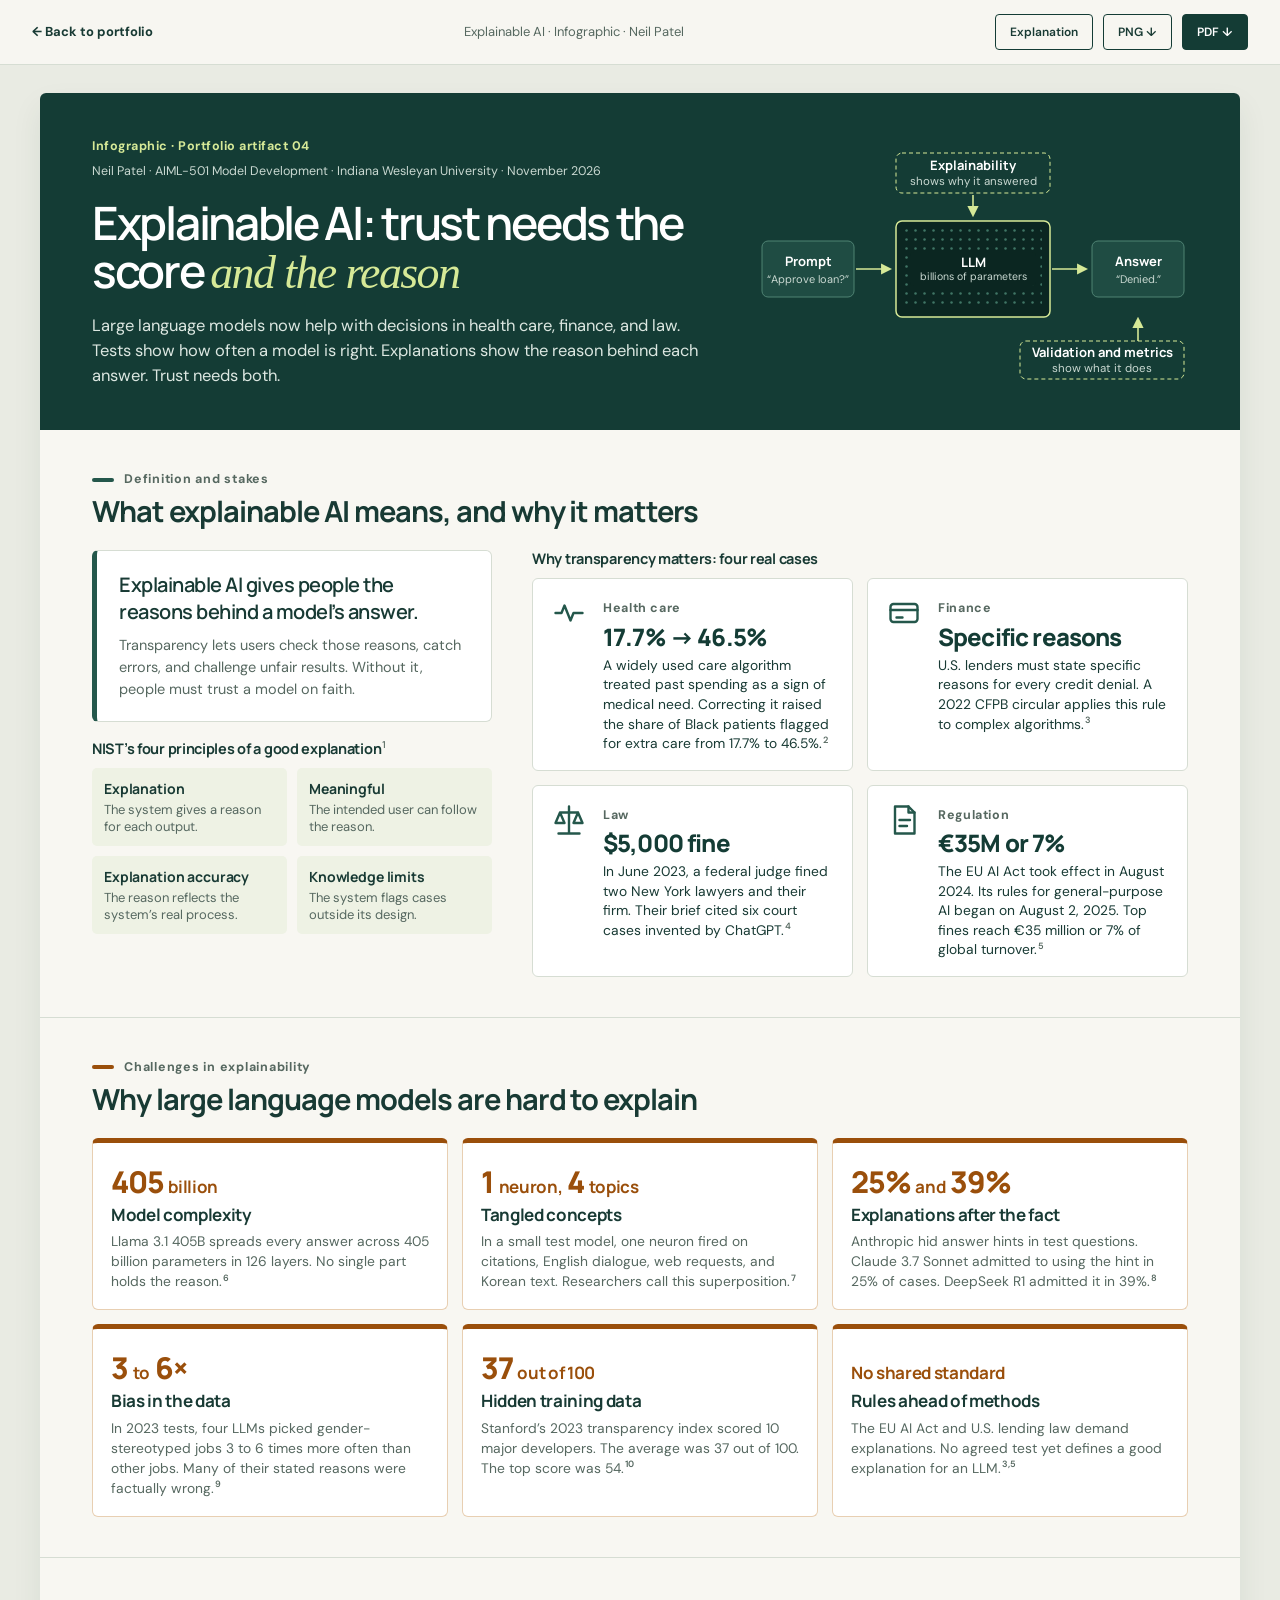
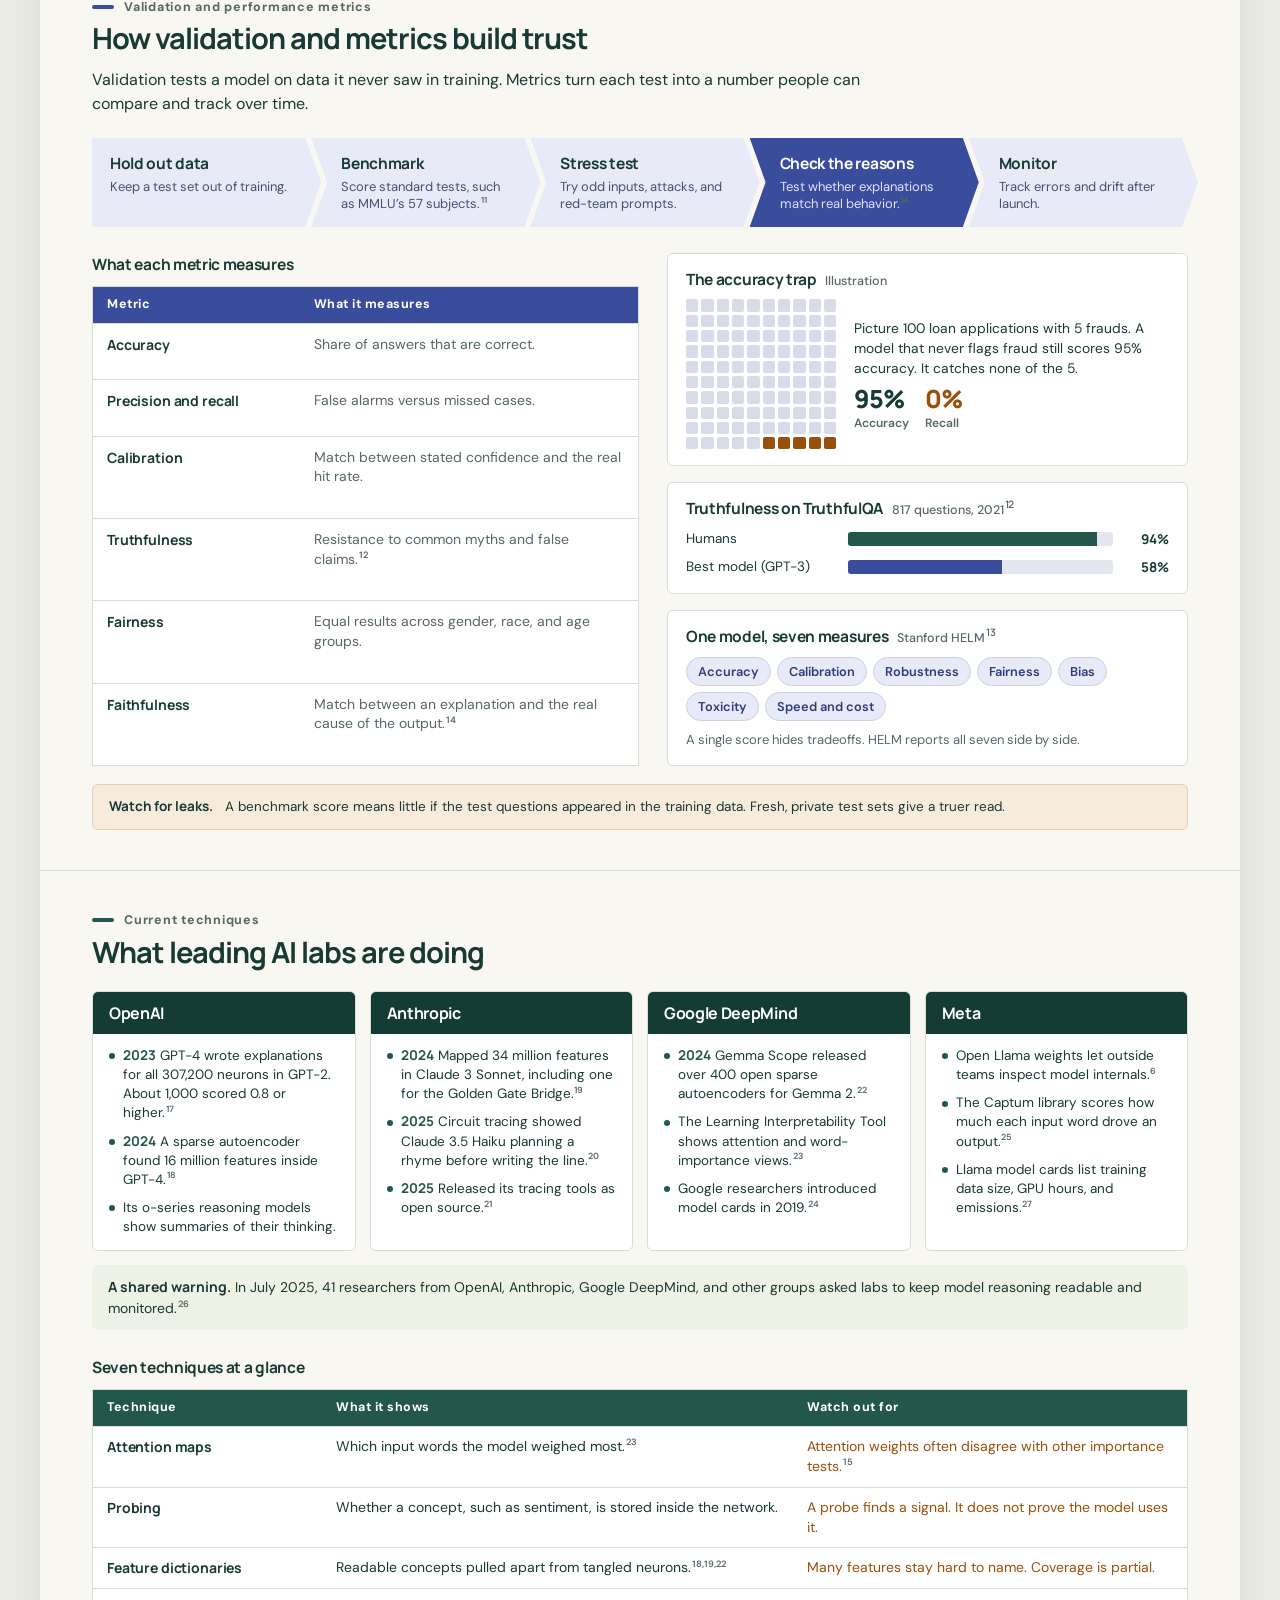
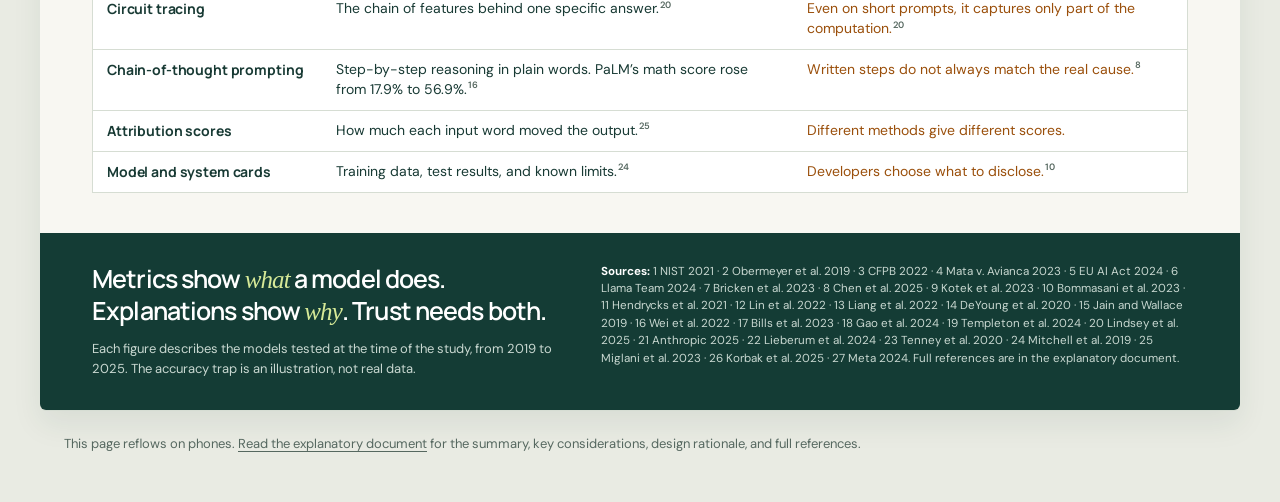
==== explainable-ai.html @ 88509f66 "Rename explainable AI artifact to avoid the xAI name Rename the Week 4 artifact files, assets folder" ====
<!doctype html>
<html lang="en">
<head>
<meta charset="utf-8">
<meta name="viewport" content="width=device-width, initial-scale=1">
<meta name="description" content="An infographic by Neil Patel on explainable AI for large language models: what it means, why it is hard, how validation and metrics build trust, and what OpenAI, Anthropic, Google DeepMind, and Meta are doing.">
<meta name="theme-color" content="#143c35">
<title>Explainable AI | Neil Patel</title>
<link rel="preconnect" href="https://fonts.googleapis.com">
<link rel="stylesheet" href="https://fonts.googleapis.com/css2?family=DM+Sans:wght@400;500;600;700&family=Manrope:wght@500;600;700;800&display=swap">
<style>
:root{--paper:#f8f7f2;--ink:#183a34;--muted:#566860;--line:#d6ddd3;--green:#143c35;--green-2:#24574b;--accent:#d6e997;--soft:#eef2e4;--white:#fff;--amber:#9a4f0b;--amber-soft:#f7ebdc;--amber-line:#e8cfb2;--blue:#3a4c9c;--blue-soft:#e8ebf7;--blue-line:#c9d0ec;--font:'DM Sans',system-ui,sans-serif;--display:'Manrope',system-ui,sans-serif}
*{box-sizing:border-box}
html{scroll-behavior:smooth}
body{margin:0;background:#e9ebe3;color:var(--ink);font-family:var(--font);line-height:1.5}
a{color:inherit;text-underline-offset:3px}
a:focus-visible,button:focus-visible{outline:3px solid #97620b;outline-offset:3px}
h1,h2,h3,h4,p,ul,ol,figure{margin:0}
.skip-link{position:absolute;left:16px;top:-100px;padding:10px 18px;background:var(--green);color:#fff;z-index:10}.skip-link:focus{top:12px}
.sr{position:absolute;width:1px;height:1px;overflow:hidden;clip:rect(0 0 0 0);white-space:nowrap}
sup{font-size:.66em;line-height:0;color:var(--muted);font-weight:600;margin-left:.1em}

/* page chrome */
.bar{position:sticky;top:0;z-index:5;display:flex;align-items:center;justify-content:space-between;gap:16px;padding:14px 32px;background:rgba(248,247,242,.95);backdrop-filter:blur(6px);border-bottom:1px solid var(--line);font-size:13px}
.bar .back{font-weight:700;text-decoration:none;white-space:nowrap}.bar .back:hover{text-decoration:underline}
.bar .bar-title{color:var(--muted);overflow:hidden;text-overflow:ellipsis;white-space:nowrap}
.bar-actions{display:flex;gap:10px;flex-shrink:0}
.btn{display:inline-flex;align-items:center;gap:8px;padding:9px 14px;border-radius:4px;border:1px solid var(--green);background:var(--green);color:#fff;font:600 12px var(--font);text-decoration:none}
.btn:hover{background:var(--green-2)}
.btn.ghost{background:transparent;color:var(--ink)}.btn.ghost:hover{background:var(--soft)}
.wrap{padding:28px 24px 24px}
.hint{max-width:1200px;margin:0 auto;padding:0 24px 48px;font-size:13px;color:var(--muted)}

/* poster */
.poster{max-width:1200px;margin:0 auto;background:var(--paper);border-radius:6px;overflow:hidden;box-shadow:0 1px 0 var(--line),0 14px 30px #183a3414}
.band{padding:40px 52px}
.band+.band{border-top:1px solid var(--line)}
.kicker{display:flex;align-items:center;gap:10px;font-size:12.5px;font-weight:700;letter-spacing:.06em;color:var(--muted);margin-bottom:6px}
.kicker i{display:inline-block;width:22px;height:4px;border-radius:2px;background:var(--c,var(--green-2))}
h2.sec{font-family:var(--display);font-size:29px;font-weight:700;letter-spacing:-.035em;line-height:1.15;margin-bottom:22px}
h3{font-family:var(--display);font-size:17px;font-weight:700;letter-spacing:-.02em;line-height:1.25}

/* header */
.head{background:var(--green);color:#fff;display:grid;grid-template-columns:1fr 430px;gap:44px;align-items:center;padding:44px 52px 42px}
.head .meta{display:flex;flex-wrap:wrap;gap:6px 18px;font-size:12.5px;color:#c9d8d1;margin-bottom:18px}
.head .meta b{color:var(--accent);font-weight:700;letter-spacing:.04em}
.head h1{font-family:var(--display);font-weight:600;font-size:46px;line-height:1.06;letter-spacing:-.05em}
.head h1 em{font-family:Georgia,serif;font-weight:400;letter-spacing:-.035em;color:var(--accent)}
.head .sub{margin-top:16px;font-size:16.5px;line-height:1.5;color:#dce7e1;max-width:620px}
.head svg{display:block;width:100%;height:auto}

/* definition band */
.def-grid{display:grid;grid-template-columns:400px 1fr;gap:40px}
.def{background:var(--white);border:1px solid var(--line);border-left:5px solid var(--green-2);border-radius:6px;padding:20px 22px}
.def p.big{font-family:var(--display);font-size:20px;line-height:1.35;letter-spacing:-.025em;font-weight:600}
.def p.small{font-size:14.5px;color:var(--muted);margin-top:10px}
.principles{margin-top:18px}
.principles h3{font-size:14.5px;margin-bottom:10px}
.pgrid{display:grid;grid-template-columns:1fr 1fr;gap:10px}
.pgrid div{background:var(--soft);border-radius:5px;padding:10px 12px}
.pgrid b{display:block;font-family:var(--display);font-size:14px;letter-spacing:-.01em}
.pgrid span{display:block;font-size:13px;color:var(--muted);line-height:1.35;margin-top:2px}
.stakes h3.lbl{font-size:14.5px;margin-bottom:10px}
.sgrid{display:grid;grid-template-columns:1fr 1fr;gap:14px}
.stake{display:grid;grid-template-columns:40px 1fr;gap:12px;background:var(--white);border:1px solid var(--line);border-radius:6px;padding:16px 18px}
.stake svg{width:36px;height:36px}
.stake .area{font-size:12.5px;font-weight:700;letter-spacing:.05em;color:var(--muted)}
.stake .num{font-family:var(--display);font-size:24px;font-weight:800;letter-spacing:-.035em;line-height:1.15;color:var(--green)}
.stake p{font-size:13.8px;line-height:1.42;color:var(--ink);margin-top:5px}

/* challenges */
.challenges{--c:var(--amber)}
.cgrid{display:grid;grid-template-columns:repeat(3,1fr);gap:14px}
.ch{background:var(--white);border:1px solid var(--amber-line);border-top:5px solid var(--amber);border-radius:6px;padding:16px 18px 18px}
.ch .stat{font-family:var(--display);font-size:30px;font-weight:800;letter-spacing:-.04em;line-height:1.1;color:var(--amber)}
.ch .stat small{font-size:17px;font-weight:700;letter-spacing:-.02em}
.ch h3{margin-top:6px}
.ch p{font-size:13.8px;line-height:1.45;color:var(--muted);margin-top:6px}

/* validation */
.validation{--c:var(--blue)}
.intro{font-size:16px;max-width:820px;margin:-10px 0 22px;color:var(--ink)}
.flow{display:grid;grid-template-columns:repeat(5,1fr);gap:0;margin-bottom:26px;list-style:none;padding:0}
.flow li{position:relative;background:var(--blue-soft);padding:14px 26px 14px 30px;clip-path:polygon(0 0,calc(100% - 16px) 0,100% 50%,calc(100% - 16px) 100%,0 100%,16px 50%);margin-right:-10px}
.flow li:first-child{clip-path:polygon(0 0,calc(100% - 16px) 0,100% 50%,calc(100% - 16px) 100%,0 100%);padding-left:18px}
.flow li:nth-child(4){background:var(--blue);color:#fff}
.flow li:nth-child(4) span{color:#dfe4fb}
.flow b{display:block;font-family:var(--display);font-size:15.5px;letter-spacing:-.02em}
.flow span{display:block;font-size:13px;line-height:1.35;color:#46506f;margin-top:3px}
.vgrid{display:grid;grid-template-columns:1.05fr 1fr;gap:28px}
.metrics{width:100%;border-collapse:collapse;background:var(--white);border:1px solid var(--line);font-size:14px}
.metrics caption{text-align:left;font-family:var(--display);font-weight:700;font-size:15.5px;letter-spacing:-.02em;padding-bottom:10px}
.metrics th,.metrics td{text-align:left;padding:11px 14px;border-top:1px solid var(--line);vertical-align:top;line-height:1.4}
.metrics thead th{background:var(--blue);color:#fff;font-size:12.5px;letter-spacing:.04em;border-top:0;padding:9px 14px}
.metrics tbody th{font-family:var(--display);font-weight:700;width:38%;letter-spacing:-.01em}
.metrics td{color:var(--muted)}
.vside{display:flex;flex-direction:column;gap:16px}
.card{background:var(--white);border:1px solid var(--line);border-radius:6px;padding:16px 18px}
.card h3{font-size:15.5px;margin-bottom:10px}
.card h3 span{font:500 12.5px var(--font);color:var(--muted);letter-spacing:0;margin-left:6px}
.trap{display:grid;grid-template-columns:150px 1fr;gap:18px;align-items:center}
.waffle{display:grid;grid-template-columns:repeat(10,1fr);gap:3px;width:150px}
.waffle i{display:block;aspect-ratio:1;background:#d8dce9;border-radius:2px}
.waffle i.f{background:var(--amber)}
.trap p{font-size:13.8px;line-height:1.45;color:var(--ink)}
.trap .big{display:flex;gap:16px;margin-top:8px}
.trap .big div{font-family:var(--display);font-weight:800;font-size:25px;letter-spacing:-.04em;line-height:1}
.trap .big span{display:block;font:600 12px var(--font);letter-spacing:0;color:var(--muted);margin-top:4px}
.bars{display:grid;grid-template-columns:150px 1fr 44px;gap:8px 12px;align-items:center;font-size:13.5px}
.bars .tr{height:14px;background:#e4e7ef;border-radius:3px;overflow:hidden}
.bars .tr i{display:block;height:100%;background:var(--blue)}
.bars .tr i.h{background:var(--green-2)}
.bars b{font-family:var(--display);text-align:right}
.chips{display:flex;flex-wrap:wrap;gap:6px}
.chips span{background:var(--blue-soft);border:1px solid var(--blue-line);border-radius:20px;padding:4px 11px;font-size:12.8px;font-weight:600;color:#2e3c7c}
.card p.note{font-size:13px;color:var(--muted);margin-top:10px;line-height:1.4}
.leak{display:flex;gap:12px;align-items:flex-start;background:var(--amber-soft);border:1px solid var(--amber-line);border-radius:6px;padding:12px 16px;font-size:13.5px;line-height:1.45}
.leak b{font-family:var(--display);white-space:nowrap}

/* labs */
.labs-band{--c:var(--green-2)}
.lgrid{display:grid;grid-template-columns:repeat(4,1fr);gap:14px}
.lab{background:var(--white);border:1px solid var(--line);border-radius:6px;overflow:hidden;display:flex;flex-direction:column}
.lab h3{background:var(--green);color:#fff;padding:11px 16px;font-size:16px}
.lab ul{list-style:none;padding:12px 16px 14px;display:flex;flex-direction:column;gap:9px}
.lab li{font-size:13.5px;line-height:1.42;padding-left:14px;position:relative}
.lab li::before{content:"";position:absolute;left:0;top:.55em;width:6px;height:6px;border-radius:50%;background:var(--green-2)}
.lab li b{font-family:var(--display);color:var(--green-2)}
.joint{margin:14px 0 26px;background:var(--soft);border-radius:6px;padding:12px 16px;font-size:14px;line-height:1.45}
.joint b{font-family:var(--display)}
.tech{width:100%;border-collapse:collapse;background:var(--white);border:1px solid var(--line);font-size:14px}
.tech caption{text-align:left;font-family:var(--display);font-weight:700;font-size:15.5px;letter-spacing:-.02em;padding-bottom:10px}
.tech th,.tech td{text-align:left;padding:10px 14px;border-top:1px solid var(--line);vertical-align:top;line-height:1.42}
.tech thead th{background:var(--green-2);color:#fff;font-size:12.5px;letter-spacing:.04em;border-top:0;padding:9px 14px}
.tech tbody th{font-family:var(--display);font-weight:700;width:21%;letter-spacing:-.01em}
.tech td:last-child{color:var(--amber)}
.tech col.c2{width:43%}

/* footer */
.foot{background:var(--green);color:#dce7e1;padding:30px 52px 32px;display:grid;grid-template-columns:1fr 1.25fr;gap:40px}
.foot .tag{font-family:var(--display);font-size:25px;line-height:1.25;letter-spacing:-.035em;color:#fff;font-weight:600}
.foot .tag em{font-family:Georgia,serif;font-weight:400;color:var(--accent)}
.foot .snap{font-size:13px;margin-top:12px;color:#c9d8d1}
.foot .src{font-size:11.6px;line-height:1.5;color:#c9d8d1}
.foot .src b{color:#fff}
.foot sup{color:inherit}

body.capture{background:var(--paper)}
body.capture .bar,body.capture .hint,body.capture .skip-link{display:none}
body.capture .wrap{padding:0}
body.capture .poster{border-radius:0;box-shadow:none}

@media screen and (max-width:1000px){
  .head{grid-template-columns:1fr}
  .head svg{max-width:460px}
  .def-grid,.vgrid{grid-template-columns:minmax(0,1fr)}
  .cgrid{grid-template-columns:1fr 1fr}
  .lgrid{grid-template-columns:1fr 1fr}
  .flow{grid-template-columns:1fr;gap:8px}
  .flow li,.flow li:first-child{clip-path:none;margin-right:0;border-radius:5px;padding:12px 16px}
  .foot{grid-template-columns:1fr}
}
@media screen and (max-width:640px){
  .bar{padding:12px 16px}.bar .bar-title{display:none}
  .wrap{padding:16px 12px 24px}.hint{padding:0 16px 32px}
  .band,.head,.foot{padding-left:18px;padding-right:18px}
  .head h1{font-size:33px}
  h2.sec{font-size:24px}
  .sgrid,.cgrid,.lgrid,.pgrid{grid-template-columns:minmax(0,1fr)}
  .trap{grid-template-columns:minmax(0,1fr)}
  .bars{grid-template-columns:110px 1fr 40px}
  .scroll{overflow-x:auto;-webkit-overflow-scrolling:touch}
  .tech{min-width:640px}
}
@page{size:1200px 3520px;margin:0}
@media print{
  body{background:#fff}
  .bar,.hint,.skip-link{display:none!important}
  .wrap{padding:0}
  .poster{width:1200px;max-width:none;border-radius:0;box-shadow:none}
  *{-webkit-print-color-adjust:exact;print-color-adjust:exact}
}
@media (prefers-reduced-motion:reduce){html{scroll-behavior:auto}}
</style>
</head>
<body>
<a class="skip-link" href="#poster">Skip to the infographic</a>
<header class="bar">
  <a class="back" href="index.html#explainable-ai-artifact">← Back to portfolio</a>
  <span class="bar-title">Explainable AI · Infographic · Neil Patel</span>
  <div class="bar-actions">
    <a class="btn ghost" href="explainable-ai-explanation.html">Explanation</a>
    <a class="btn ghost" href="Explainable-AI.png" download>PNG ↓</a>
    <a class="btn" href="Explainable-AI.pdf" download>PDF ↓</a>
  </div>
</header>

<main class="wrap">
<article class="poster" id="poster" aria-labelledby="poster-title">

  <header class="head">
    <div>
      <p class="meta"><b>Infographic · Portfolio artifact 04</b><span>Neil Patel · AIML-501 Model Development · Indiana Wesleyan University · November 2026</span></p>
      <h1 id="poster-title">Explainable AI: trust needs the score <em>and the reason</em></h1>
      <p class="sub">Large language models now help with decisions in health care, finance, and law. Tests show how often a model is right. Explanations show the reason behind each answer. Trust needs both.</p>
    </div>
    <svg viewBox="0 0 430 236" role="img" aria-labelledby="hero-svg-t">
      <title id="hero-svg-t">Diagram: a prompt enters a large language model drawn as a dark box of billions of parameters, and an answer comes out. Explainability looks inside the box to show why. Validation and metrics check the answer to show what the model does and how often it is right.</title>
      <defs>
        <marker id="ah" viewBox="0 0 10 10" refX="8" refY="5" markerWidth="7" markerHeight="7" orient="auto-start-reverse"><path d="M0 0 10 5 0 10z" fill="#d6e997"/></marker>
        <pattern id="dots" width="9" height="9" patternUnits="userSpaceOnUse"><circle cx="4.5" cy="4.5" r="1.25" fill="#3f7565"/></pattern>
      </defs>
      <!-- why bracket -->
      <rect x="138" y="8" width="154" height="40" rx="6" fill="none" stroke="#d6e997" stroke-dasharray="4 3"/>
      <text x="215" y="25" text-anchor="middle" fill="#fff" font-family="Manrope,sans-serif" font-weight="700" font-size="13">Explainability</text>
      <text x="215" y="40" text-anchor="middle" fill="#c9d8d1" font-family="DM Sans,sans-serif" font-size="11.5">shows why it answered</text>
      <path d="M215 50v20" stroke="#d6e997" stroke-width="1.6" marker-end="url(#ah)"/>
      <!-- prompt -->
      <rect x="4" y="96" width="92" height="56" rx="6" fill="#1f4c43" stroke="#4f8373"/>
      <text x="50" y="121" text-anchor="middle" fill="#fff" font-family="Manrope,sans-serif" font-weight="700" font-size="13">Prompt</text>
      <text x="50" y="138" text-anchor="middle" fill="#c9d8d1" font-family="DM Sans,sans-serif" font-size="11">“Approve loan?”</text>
      <path d="M98 124h34" stroke="#d6e997" stroke-width="1.6" marker-end="url(#ah)"/>
      <!-- box -->
      <rect x="138" y="76" width="154" height="96" rx="6" fill="#0b2621" stroke="#d6e997" stroke-width="1.5"/>
      <rect x="146" y="84" width="138" height="80" rx="3" fill="url(#dots)"/>
      <rect x="152" y="107" width="126" height="34" rx="4" fill="#0b2621"/>
      <text x="215" y="122" text-anchor="middle" fill="#fff" font-family="Manrope,sans-serif" font-weight="700" font-size="13">LLM</text>
      <text x="215" y="135" text-anchor="middle" fill="#c9d8d1" font-family="DM Sans,sans-serif" font-size="10.5">billions of parameters</text>
      <path d="M294 124h34" stroke="#d6e997" stroke-width="1.6" marker-end="url(#ah)"/>
      <!-- answer -->
      <rect x="334" y="96" width="92" height="56" rx="6" fill="#1f4c43" stroke="#4f8373"/>
      <text x="380" y="121" text-anchor="middle" fill="#fff" font-family="Manrope,sans-serif" font-weight="700" font-size="13">Answer</text>
      <text x="380" y="138" text-anchor="middle" fill="#c9d8d1" font-family="DM Sans,sans-serif" font-size="11">“Denied.”</text>
      <!-- what bracket -->
      <path d="M380 196v-22" stroke="#d6e997" stroke-width="1.6" marker-end="url(#ah)"/>
      <rect x="262" y="196" width="164" height="38" rx="6" fill="none" stroke="#d6e997" stroke-dasharray="4 3"/>
      <text x="344" y="212" text-anchor="middle" fill="#fff" font-family="Manrope,sans-serif" font-weight="700" font-size="13">Validation and metrics</text>
      <text x="344" y="227" text-anchor="middle" fill="#c9d8d1" font-family="DM Sans,sans-serif" font-size="11.5">show what it does</text>
    </svg>
  </header>

  <section class="band" aria-labelledby="sec-def">
    <p class="kicker"><i aria-hidden="true"></i>Definition and stakes</p>
    <h2 class="sec" id="sec-def">What explainable AI means, and why it matters</h2>
    <div class="def-grid">
      <div>
        <div class="def">
          <p class="big">Explainable AI gives people the reasons behind a model’s answer.</p>
          <p class="small">Transparency lets users check those reasons, catch errors, and challenge unfair results. Without it, people must trust a model on faith.</p>
        </div>
        <div class="principles">
          <h3>NIST’s four principles of a good explanation<sup>1</sup></h3>
          <div class="pgrid">
            <div><b>Explanation</b><span>The system gives a reason for each output.</span></div>
            <div><b>Meaningful</b><span>The intended user can follow the reason.</span></div>
            <div><b>Explanation accuracy</b><span>The reason reflects the system’s real process.</span></div>
            <div><b>Knowledge limits</b><span>The system flags cases outside its design.</span></div>
          </div>
        </div>
      </div>
      <div class="stakes">
        <h3 class="lbl">Why transparency matters: four real cases</h3>
        <div class="sgrid">
          <div class="stake">
            <svg viewBox="0 0 24 24" fill="none" stroke="#24574b" stroke-width="1.6" stroke-linecap="round" stroke-linejoin="round" aria-hidden="true"><path d="M3 12h4l2-5 4 10 2-5h6"/></svg>
            <div><p class="area">Health care</p><p class="num">17.7% → 46.5%</p><p>A widely used care algorithm treated past spending as a sign of medical need. Correcting it raised the share of Black patients flagged for extra care from 17.7% to 46.5%.<sup>2</sup></p></div>
          </div>
          <div class="stake">
            <svg viewBox="0 0 24 24" fill="none" stroke="#24574b" stroke-width="1.6" stroke-linecap="round" stroke-linejoin="round" aria-hidden="true"><rect x="3" y="6" width="18" height="12" rx="2"/><path d="M3 10h18M7 15h4"/></svg>
            <div><p class="area">Finance</p><p class="num">Specific reasons</p><p>U.S. lenders must state specific reasons for every credit denial. A 2022 CFPB circular applies this rule to complex algorithms.<sup>3</sup></p></div>
          </div>
          <div class="stake">
            <svg viewBox="0 0 24 24" fill="none" stroke="#24574b" stroke-width="1.6" stroke-linecap="round" stroke-linejoin="round" aria-hidden="true"><path d="M12 3v18M5 21h14M6 7h12M6 7l-3 7h6zM18 7l-3 7h6z"/></svg>
            <div><p class="area">Law</p><p class="num">$5,000 fine</p><p>In June 2023, a federal judge fined two New York lawyers and their firm. Their brief cited six court cases invented by ChatGPT.<sup>4</sup></p></div>
          </div>
          <div class="stake">
            <svg viewBox="0 0 24 24" fill="none" stroke="#24574b" stroke-width="1.6" stroke-linecap="round" stroke-linejoin="round" aria-hidden="true"><path d="M6 3h9l4 4v14H6z"/><path d="M15 3v4h4M9 12h7M9 16h5"/></svg>
            <div><p class="area">Regulation</p><p class="num">€35M or 7%</p><p>The EU AI Act took effect in August 2024. Its rules for general-purpose AI began on August 2, 2025. Top fines reach €35 million or 7% of global turnover.<sup>5</sup></p></div>
          </div>
        </div>
      </div>
    </div>
  </section>

  <section class="band challenges" aria-labelledby="sec-ch">
    <p class="kicker"><i aria-hidden="true"></i>Challenges in explainability</p>
    <h2 class="sec" id="sec-ch">Why large language models are hard to explain</h2>
    <div class="cgrid">
      <div class="ch"><p class="stat">405 <small>billion</small></p><h3>Model complexity</h3><p>Llama 3.1 405B spreads every answer across 405 billion parameters in 126 layers. No single part holds the reason.<sup>6</sup></p></div>
      <div class="ch"><p class="stat">1 <small>neuron,</small> 4 <small>topics</small></p><h3>Tangled concepts</h3><p>In a small test model, one neuron fired on citations, English dialogue, web requests, and Korean text. Researchers call this superposition.<sup>7</sup></p></div>
      <div class="ch"><p class="stat">25% <small>and</small> 39%</p><h3>Explanations after the fact</h3><p>Anthropic hid answer hints in test questions. Claude 3.7 Sonnet admitted to using the hint in 25% of cases. DeepSeek R1 admitted it in 39%.<sup>8</sup></p></div>
      <div class="ch"><p class="stat">3 <small>to</small> 6×</p><h3>Bias in the data</h3><p>In 2023 tests, four LLMs picked gender-stereotyped jobs 3 to 6 times more often than other jobs. Many of their stated reasons were factually wrong.<sup>9</sup></p></div>
      <div class="ch"><p class="stat">37 <small>out of 100</small></p><h3>Hidden training data</h3><p>Stanford’s 2023 transparency index scored 10 major developers. The average was 37 out of 100. The top score was 54.<sup>10</sup></p></div>
      <div class="ch"><p class="stat"><small>No shared standard</small></p><h3>Rules ahead of methods</h3><p>The EU AI Act and U.S. lending law demand explanations. No agreed test yet defines a good explanation for an LLM.<sup>3,5</sup></p></div>
    </div>
  </section>

  <section class="band validation" aria-labelledby="sec-val">
    <p class="kicker"><i aria-hidden="true"></i>Validation and performance metrics</p>
    <h2 class="sec" id="sec-val">How validation and metrics build trust</h2>
    <p class="intro">Validation tests a model on data it never saw in training. Metrics turn each test into a number people can compare and track over time.</p>
    <ol class="flow" aria-label="Validation steps, in order">
      <li><b>Hold out data</b><span>Keep a test set out of training.</span></li>
      <li><b>Benchmark</b><span>Score standard tests, such as MMLU’s 57 subjects.<sup>11</sup></span></li>
      <li><b>Stress test</b><span>Try odd inputs, attacks, and red-team prompts.</span></li>
      <li><b>Check the reasons</b><span>Test whether explanations match real behavior.<sup>14</sup></span></li>
      <li><b>Monitor</b><span>Track errors and drift after launch.</span></li>
    </ol>
    <div class="vgrid">
      <table class="metrics">
        <caption>What each metric measures</caption>
        <thead><tr><th scope="col">Metric</th><th scope="col">What it measures</th></tr></thead>
        <tbody>
          <tr><th scope="row">Accuracy</th><td>Share of answers that are correct.</td></tr>
          <tr><th scope="row">Precision and recall</th><td>False alarms versus missed cases.</td></tr>
          <tr><th scope="row">Calibration</th><td>Match between stated confidence and the real hit rate.</td></tr>
          <tr><th scope="row">Truthfulness</th><td>Resistance to common myths and false claims.<sup>12</sup></td></tr>
          <tr><th scope="row">Fairness</th><td>Equal results across gender, race, and age groups.</td></tr>
          <tr><th scope="row">Faithfulness</th><td>Match between an explanation and the real cause of the output.<sup>14</sup></td></tr>
        </tbody>
      </table>
      <div class="vside">
        <div class="card">
          <h3>The accuracy trap <span>Illustration</span></h3>
          <div class="trap">
            <div class="waffle" id="waffle" role="img" aria-label="Grid of 100 squares. 95 are gray for honest applications and 5 are orange for fraud."></div>
            <div>
              <p>Picture 100 loan applications with 5 frauds. A model that never flags fraud still scores 95% accuracy. It catches none of the 5.</p>
              <div class="big"><div>95%<span>Accuracy</span></div><div style="color:var(--amber)">0%<span>Recall</span></div></div>
            </div>
          </div>
        </div>
        <div class="card">
          <h3>Truthfulness on TruthfulQA <span>817 questions, 2021</span><sup>12</sup></h3>
          <div class="bars" role="img" aria-label="Humans answered truthfully 94 percent of the time. The best model tested, GPT-3, answered truthfully 58 percent of the time.">
            <span>Humans</span><span class="tr"><i class="h" style="width:94%"></i></span><b>94%</b>
            <span>Best model (GPT-3)</span><span class="tr"><i style="width:58%"></i></span><b>58%</b>
          </div>
        </div>
        <div class="card">
          <h3>One model, seven measures <span>Stanford HELM</span><sup>13</sup></h3>
          <div class="chips"><span>Accuracy</span><span>Calibration</span><span>Robustness</span><span>Fairness</span><span>Bias</span><span>Toxicity</span><span>Speed and cost</span></div>
          <p class="note">A single score hides tradeoffs. HELM reports all seven side by side.</p>
        </div>
      </div>
    </div>
    <p class="leak" style="margin-top:18px"><b>Watch for leaks.</b><span>A benchmark score means little if the test questions appeared in the training data. Fresh, private test sets give a truer read.</span></p>
  </section>

  <section class="band labs-band" aria-labelledby="sec-labs">
    <p class="kicker"><i aria-hidden="true"></i>Current techniques</p>
    <h2 class="sec" id="sec-labs">What leading AI labs are doing</h2>
    <div class="lgrid">
      <div class="lab"><h3>OpenAI</h3><ul>
        <li><b>2023</b> GPT-4 wrote explanations for all 307,200 neurons in GPT-2. About 1,000 scored 0.8 or higher.<sup>17</sup></li>
        <li><b>2024</b> A sparse autoencoder found 16 million features inside GPT-4.<sup>18</sup></li>
        <li>Its o-series reasoning models show summaries of their thinking.</li>
      </ul></div>
      <div class="lab"><h3>Anthropic</h3><ul>
        <li><b>2024</b> Mapped 34 million features in Claude 3 Sonnet, including one for the Golden Gate Bridge.<sup>19</sup></li>
        <li><b>2025</b> Circuit tracing showed Claude 3.5 Haiku planning a rhyme before writing the line.<sup>20</sup></li>
        <li><b>2025</b> Released its tracing tools as open source.<sup>21</sup></li>
      </ul></div>
      <div class="lab"><h3>Google DeepMind</h3><ul>
        <li><b>2024</b> Gemma Scope released over 400 open sparse autoencoders for Gemma 2.<sup>22</sup></li>
        <li>The Learning Interpretability Tool shows attention and word-importance views.<sup>23</sup></li>
        <li>Google researchers introduced model cards in 2019.<sup>24</sup></li>
      </ul></div>
      <div class="lab"><h3>Meta</h3><ul>
        <li>Open Llama weights let outside teams inspect model internals.<sup>6</sup></li>
        <li>The Captum library scores how much each input word drove an output.<sup>25</sup></li>
        <li>Llama model cards list training data size, GPU hours, and emissions.<sup>27</sup></li>
      </ul></div>
    </div>
    <p class="joint"><b>A shared warning.</b> In July 2025, 41 researchers from OpenAI, Anthropic, Google DeepMind, and other groups asked labs to keep model reasoning readable and monitored.<sup>26</sup></p>
    <div class="scroll">
    <table class="tech">
      <caption>Seven techniques at a glance</caption>
      <colgroup><col><col class="c2"><col></colgroup>
      <thead><tr><th scope="col">Technique</th><th scope="col">What it shows</th><th scope="col">Watch out for</th></tr></thead>
      <tbody>
        <tr><th scope="row">Attention maps</th><td>Which input words the model weighed most.<sup>23</sup></td><td>Attention weights often disagree with other importance tests.<sup>15</sup></td></tr>
        <tr><th scope="row">Probing</th><td>Whether a concept, such as sentiment, is stored inside the network.</td><td>A probe finds a signal. It does not prove the model uses it.</td></tr>
        <tr><th scope="row">Feature dictionaries</th><td>Readable concepts pulled apart from tangled neurons.<sup>18,19,22</sup></td><td>Many features stay hard to name. Coverage is partial.</td></tr>
        <tr><th scope="row">Circuit tracing</th><td>The chain of features behind one specific answer.<sup>20</sup></td><td>Even on short prompts, it captures only part of the computation.<sup>20</sup></td></tr>
        <tr><th scope="row">Chain-of-thought prompting</th><td>Step-by-step reasoning in plain words. PaLM’s math score rose from 17.9% to 56.9%.<sup>16</sup></td><td>Written steps do not always match the real cause.<sup>8</sup></td></tr>
        <tr><th scope="row">Attribution scores</th><td>How much each input word moved the output.<sup>25</sup></td><td>Different methods give different scores.</td></tr>
        <tr><th scope="row">Model and system cards</th><td>Training data, test results, and known limits.<sup>24</sup></td><td>Developers choose what to disclose.<sup>10</sup></td></tr>
      </tbody>
    </table>
    </div>
  </section>

  <footer class="foot">
    <div>
      <p class="tag">Metrics show <em>what</em> a model does. Explanations show <em>why</em>. Trust needs both.</p>
      <p class="snap">Each figure describes the models tested at the time of the study, from 2019 to 2025. The accuracy trap is an illustration, not real data.</p>
    </div>
    <p class="src"><b>Sources:</b> 1 NIST 2021 · 2 Obermeyer et al. 2019 · 3 CFPB 2022 · 4 Mata v. Avianca 2023 · 5 EU AI Act 2024 · 6 Llama Team 2024 · 7 Bricken et al. 2023 · 8 Chen et al. 2025 · 9 Kotek et al. 2023 · 10 Bommasani et al. 2023 · 11 Hendrycks et al. 2021 · 12 Lin et al. 2022 · 13 Liang et al. 2022 · 14 DeYoung et al. 2020 · 15 Jain and Wallace 2019 · 16 Wei et al. 2022 · 17 Bills et al. 2023 · 18 Gao et al. 2024 · 19 Templeton et al. 2024 · 20 Lindsey et al. 2025 · 21 Anthropic 2025 · 22 Lieberum et al. 2024 · 23 Tenney et al. 2020 · 24 Mitchell et al. 2019 · 25 Miglani et al. 2023 · 26 Korbak et al. 2025 · 27 Meta 2024. Full references are in the explanatory document.</p>
  </footer>

</article>
</main>
<p class="hint">This page reflows on phones. <a href="explainable-ai-explanation.html">Read the explanatory document</a> for the summary, key considerations, design rationale, and full references.</p>

<script>
(function(){
  if(new URLSearchParams(location.search).has('capture'))document.body.classList.add('capture');
  var w=document.getElementById('waffle'),html='';
  for(var i=0;i<100;i++)html+='<i'+(i>=95?' class="f"':'')+'></i>';
  w.innerHTML=html;
})();
</script>
</body>
</html>
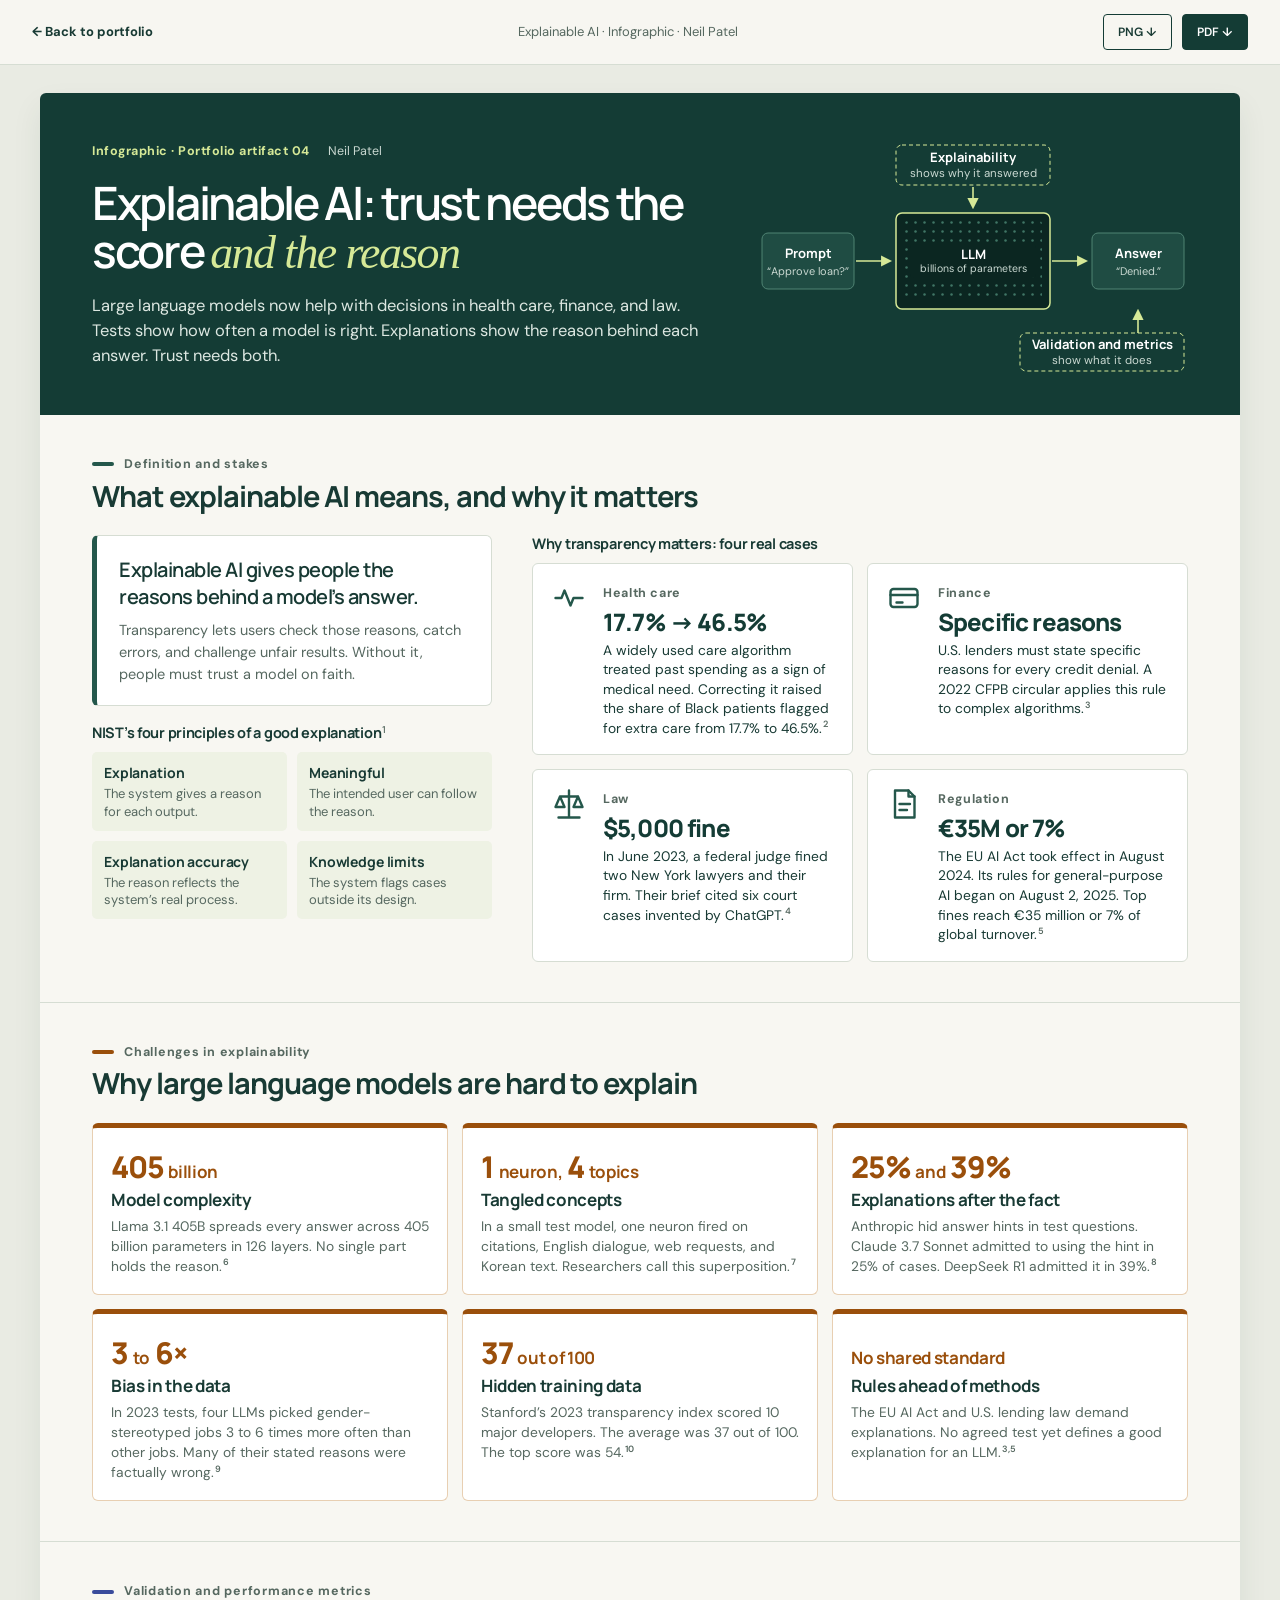
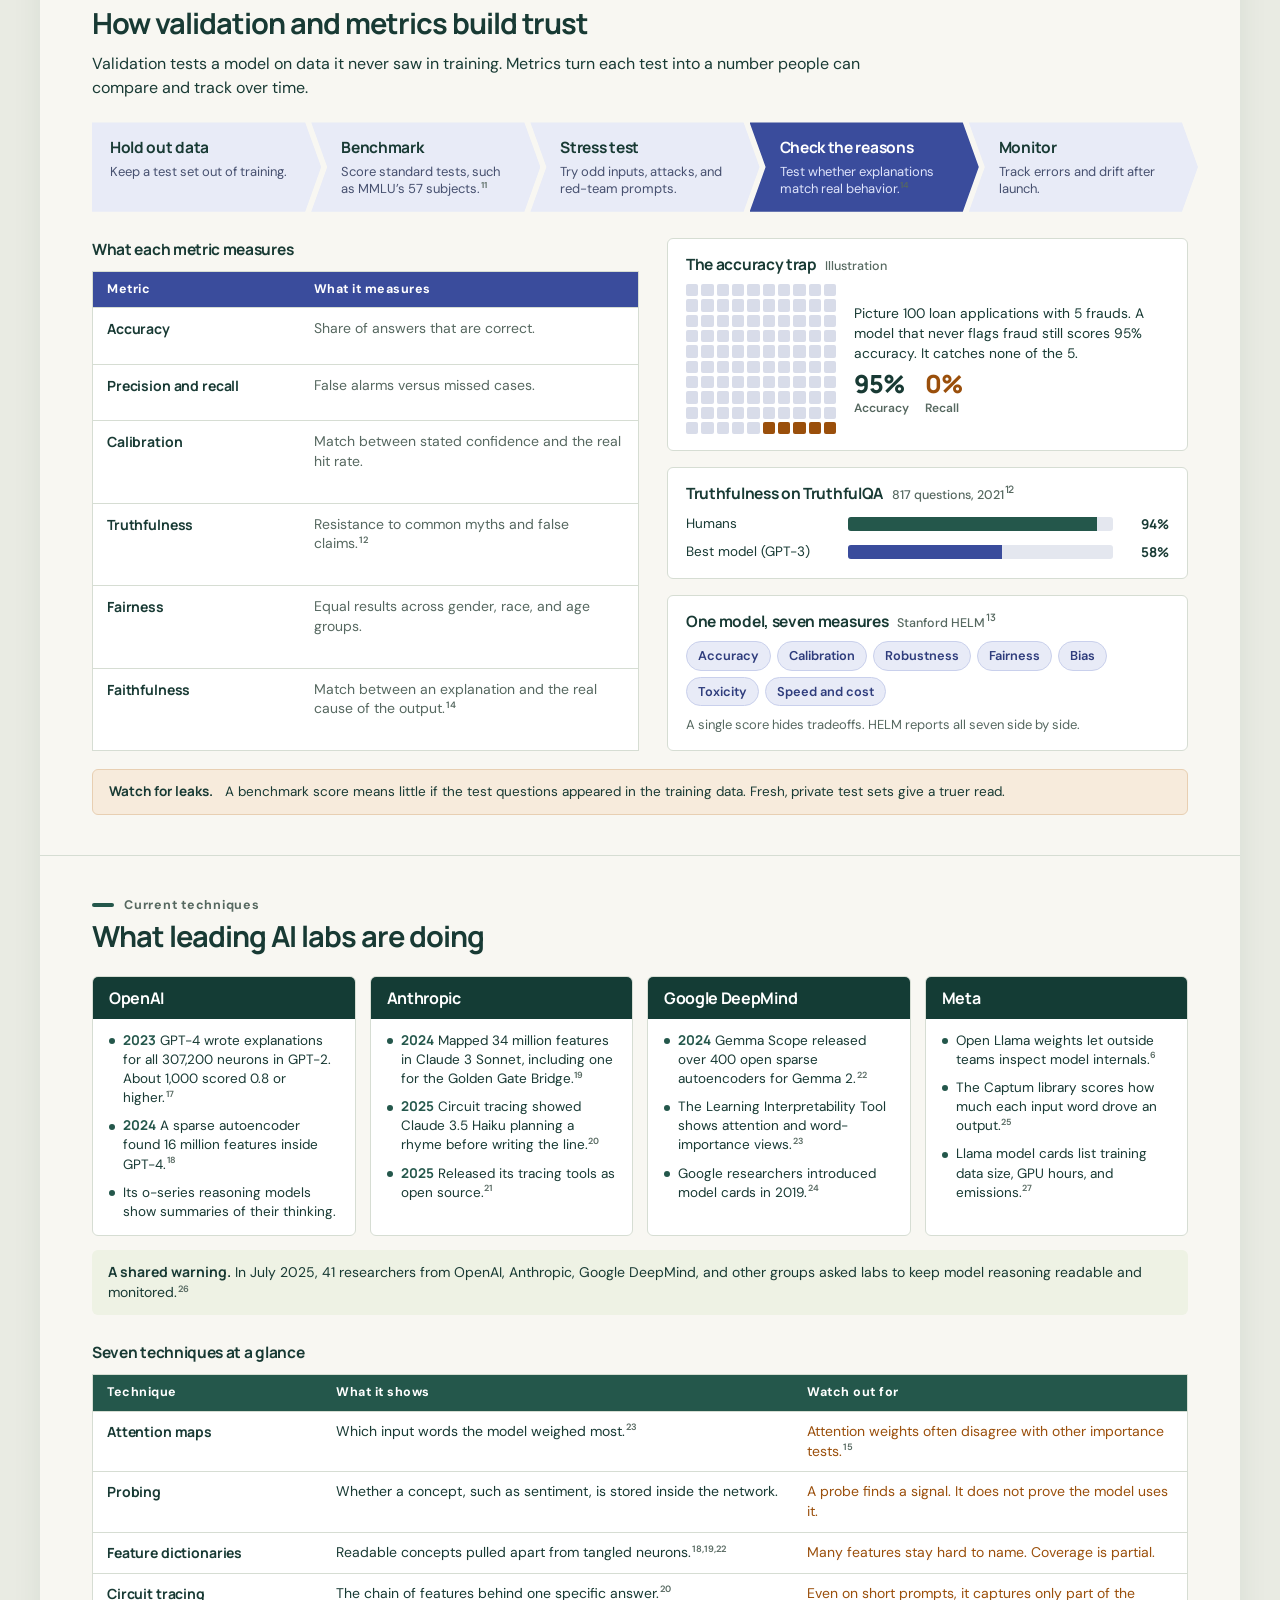
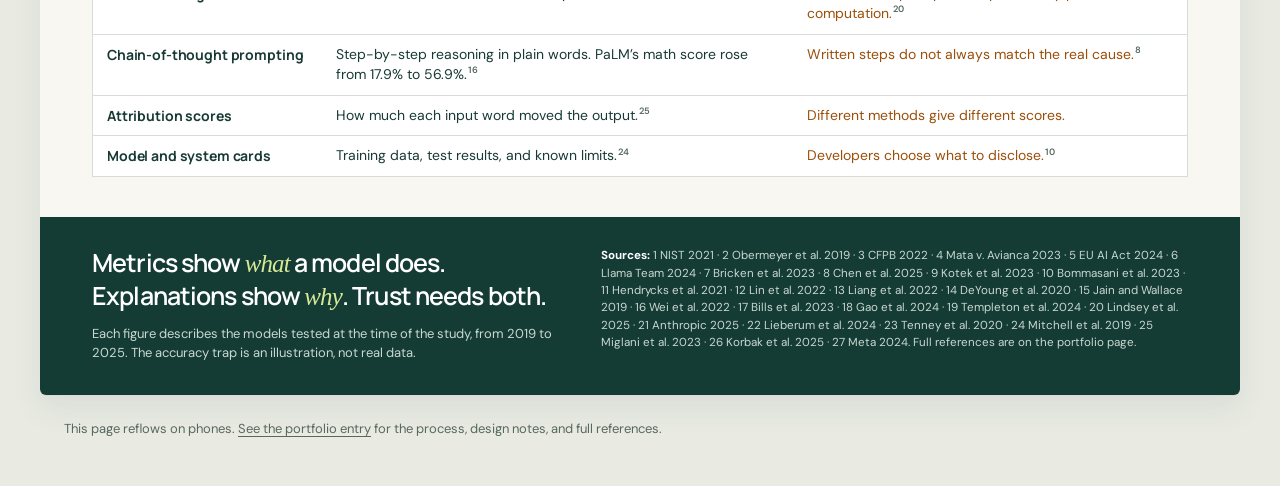
==== commit 051acb2f: "Remove course details and move explanatory document out of the site Drop the course code, school nam" ====
--- a/explainable-ai.html
+++ b/explainable-ai.html
@@ -189,7 +189,6 @@
   <a class="back" href="index.html#explainable-ai-artifact">← Back to portfolio</a>
   <span class="bar-title">Explainable AI · Infographic · Neil Patel</span>
   <div class="bar-actions">
-    <a class="btn ghost" href="explainable-ai-explanation.html">Explanation</a>
     <a class="btn ghost" href="Explainable-AI.png" download>PNG ↓</a>
     <a class="btn" href="Explainable-AI.pdf" download>PDF ↓</a>
   </div>
@@ -200,7 +199,7 @@
 
   <header class="head">
     <div>
-      <p class="meta"><b>Infographic · Portfolio artifact 04</b><span>Neil Patel · AIML-501 Model Development · Indiana Wesleyan University · November 2026</span></p>
+      <p class="meta"><b>Infographic · Portfolio artifact 04</b><span>Neil Patel</span></p>
       <h1 id="poster-title">Explainable AI: trust needs the score <em>and the reason</em></h1>
       <p class="sub">Large language models now help with decisions in health care, finance, and law. Tests show how often a model is right. Explanations show the reason behind each answer. Trust needs both.</p>
     </div>
@@ -396,12 +395,12 @@
       <p class="tag">Metrics show <em>what</em> a model does. Explanations show <em>why</em>. Trust needs both.</p>
       <p class="snap">Each figure describes the models tested at the time of the study, from 2019 to 2025. The accuracy trap is an illustration, not real data.</p>
     </div>
-    <p class="src"><b>Sources:</b> 1 NIST 2021 · 2 Obermeyer et al. 2019 · 3 CFPB 2022 · 4 Mata v. Avianca 2023 · 5 EU AI Act 2024 · 6 Llama Team 2024 · 7 Bricken et al. 2023 · 8 Chen et al. 2025 · 9 Kotek et al. 2023 · 10 Bommasani et al. 2023 · 11 Hendrycks et al. 2021 · 12 Lin et al. 2022 · 13 Liang et al. 2022 · 14 DeYoung et al. 2020 · 15 Jain and Wallace 2019 · 16 Wei et al. 2022 · 17 Bills et al. 2023 · 18 Gao et al. 2024 · 19 Templeton et al. 2024 · 20 Lindsey et al. 2025 · 21 Anthropic 2025 · 22 Lieberum et al. 2024 · 23 Tenney et al. 2020 · 24 Mitchell et al. 2019 · 25 Miglani et al. 2023 · 26 Korbak et al. 2025 · 27 Meta 2024. Full references are in the explanatory document.</p>
+    <p class="src"><b>Sources:</b> 1 NIST 2021 · 2 Obermeyer et al. 2019 · 3 CFPB 2022 · 4 Mata v. Avianca 2023 · 5 EU AI Act 2024 · 6 Llama Team 2024 · 7 Bricken et al. 2023 · 8 Chen et al. 2025 · 9 Kotek et al. 2023 · 10 Bommasani et al. 2023 · 11 Hendrycks et al. 2021 · 12 Lin et al. 2022 · 13 Liang et al. 2022 · 14 DeYoung et al. 2020 · 15 Jain and Wallace 2019 · 16 Wei et al. 2022 · 17 Bills et al. 2023 · 18 Gao et al. 2024 · 19 Templeton et al. 2024 · 20 Lindsey et al. 2025 · 21 Anthropic 2025 · 22 Lieberum et al. 2024 · 23 Tenney et al. 2020 · 24 Mitchell et al. 2019 · 25 Miglani et al. 2023 · 26 Korbak et al. 2025 · 27 Meta 2024. Full references are on the portfolio page.</p>
   </footer>
 
 </article>
 </main>
-<p class="hint">This page reflows on phones. <a href="explainable-ai-explanation.html">Read the explanatory document</a> for the summary, key considerations, design rationale, and full references.</p>
+<p class="hint">This page reflows on phones. <a href="index.html#explainable-ai-artifact">See the portfolio entry</a> for the process, design notes, and full references.</p>
 
 <script>
 (function(){
